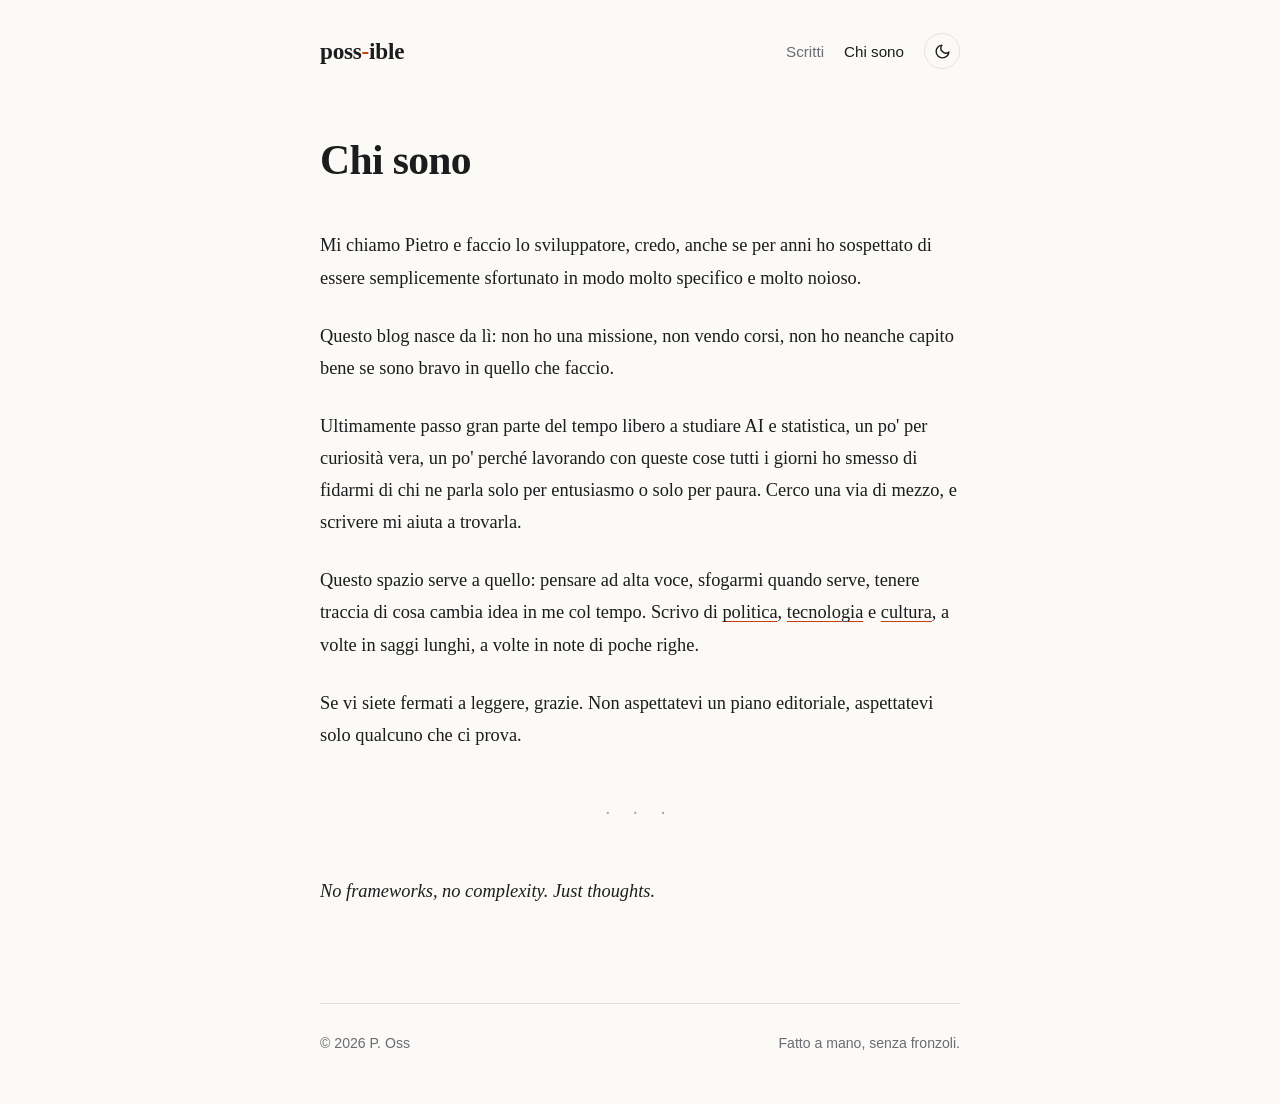
==== chi-sono.html @ ffd4f861 "Poss-ible: nuovo sito da zero Blog statico minimale con tema chiaro/scuro, sezioni Politica, Tecnolo" ====
<!doctype html>
<html lang="it">
<head>
  <meta charset="utf-8">
  <meta name="viewport" content="width=device-width, initial-scale=1">
  <title>Chi sono · Poss-ible</title>
  <meta name="description" content="Chi c'è dietro Poss-ible.">
  <link rel="icon" href="data:image/svg+xml,<svg xmlns='http://www.w3.org/2000/svg' viewBox='0 0 100 100'><text y='.9em' font-size='90' font-family='Georgia'>p</text></svg>">
  <script src="theme.js"></script>
  <link rel="stylesheet" href="style.css">
</head>
<body>
  <div class="wrap">

    <header class="site-header">
      <a class="logo" href="index.html">poss<span class="dash">-</span>ible</a>
      <nav class="nav">
        <a href="index.html">Scritti</a>
        <a href="chi-sono.html" aria-current="page">Chi sono</a>
        <button class="theme-toggle" type="button" aria-label="Cambia tema">
          <svg class="moon" viewBox="0 0 24 24" fill="none" stroke="currentColor" stroke-width="2" stroke-linecap="round" stroke-linejoin="round"><path d="M21 12.8A9 9 0 1 1 11.2 3a7 7 0 0 0 9.8 9.8z"/></svg>
          <svg class="sun" viewBox="0 0 24 24" fill="none" stroke="currentColor" stroke-width="2" stroke-linecap="round" stroke-linejoin="round"><circle cx="12" cy="12" r="4"/><path d="M12 2v2M12 20v2M4.9 4.9l1.4 1.4M17.7 17.7l1.4 1.4M2 12h2M20 12h2M4.9 19.1l1.4-1.4M17.7 6.3l1.4-1.4"/></svg>
        </button>
      </nav>
    </header>

    <main>
      <header class="post-header">
        <h1>Chi sono</h1>
      </header>

      <article class="prose">
        <p>Mi chiamo Pietro e faccio lo sviluppatore, credo, anche se per anni ho sospettato di essere semplicemente sfortunato in modo molto specifico e molto noioso.</p>

        <p>Questo blog nasce da lì: non ho una missione, non vendo corsi, non ho neanche capito bene se sono bravo in quello che faccio.</p>

        <p>Ultimamente passo gran parte del tempo libero a studiare AI e statistica, un po' per curiosità vera, un po' perché lavorando con queste cose tutti i giorni ho smesso di fidarmi di chi ne parla solo per entusiasmo o solo per paura. Cerco una via di mezzo, e scrivere mi aiuta a trovarla.</p>

        <p>Questo spazio serve a quello: pensare ad alta voce, sfogarmi quando serve, tenere traccia di cosa cambia idea in me col tempo. Scrivo di <a href="index.html#politica">politica</a>, <a href="index.html#tecnologia">tecnologia</a> e <a href="index.html#cultura">cultura</a>, a volte in saggi lunghi, a volte in note di poche righe.</p>

        <p>Se vi siete fermati a leggere, grazie. Non aspettatevi un piano editoriale, aspettatevi solo qualcuno che ci prova.</p>

        <!-- Se vuoi farti scrivere, togli il commento qui sotto e metti la tua email:
        <p>Per rispondermi: <a href="mailto:tuaemail@esempio.it">tuaemail@esempio.it</a></p>
        -->

        <hr>
        <p><em>No frameworks, no complexity. Just thoughts.</em></p>
      </article>
    </main>

    <footer class="site-footer">
      <span>© <span data-year>2026</span> P. Oss</span>
      <span>Fatto a mano, senza fronzoli.</span>
    </footer>

  </div>
</body>
</html>
---- style.css ----
/* ===== Poss-ible — stile minimale ===== */

:root {
  --bg: #fbfaf7;
  --text: #1c1c1e;
  --muted: #6b6b72;
  --faint: #a3a29c;
  --accent: #c2410c;
  --border: #e6e3dc;
  --surface: #f3f1ec;

  /* Colori delle sezioni */
  --politica: #b42318;
  --tecnologia: #1d4ed8;
  --cultura: #15803d;

  --max: 680px;
  --sans: -apple-system, BlinkMacSystemFont, "Segoe UI", Inter, Roboto, sans-serif;
  --serif: "Iowan Old Style", "Palatino Linotype", Palatino, Georgia, serif;
  --mono: ui-monospace, "SF Mono", Menlo, Consolas, monospace;
}

/* Tema scuro: segue il sistema, a meno che l'utente non abbia scelto "light" */
@media (prefers-color-scheme: dark) {
  :root:not([data-theme="light"]) {
    --bg: #111113;
    --text: #e8e6e1;
    --muted: #9b9ba3;
    --faint: #5c5c63;
    --accent: #fb923c;
    --border: #26262b;
    --surface: #19191c;
    --politica: #f87171;
    --tecnologia: #60a5fa;
    --cultura: #4ade80;
  }
}
:root[data-theme="dark"] {
  --bg: #111113;
  --text: #e8e6e1;
  --muted: #9b9ba3;
  --faint: #5c5c63;
  --accent: #fb923c;
  --border: #26262b;
  --surface: #19191c;
  --politica: #f87171;
  --tecnologia: #60a5fa;
  --cultura: #4ade80;
}

*, *::before, *::after { box-sizing: border-box; }

html { -webkit-text-size-adjust: 100%; }

body {
  margin: 0;
  background: var(--bg);
  color: var(--text);
  font-family: var(--sans);
  font-size: 17px;
  line-height: 1.65;
  transition: background-color .25s ease, color .25s ease;
}

.wrap {
  max-width: var(--max);
  margin: 0 auto;
  padding: 0 20px;
}

a { color: inherit; text-decoration-color: var(--accent); text-underline-offset: 3px; }
a:hover { color: var(--accent); }

/* ----- Header ----- */
.site-header {
  display: flex;
  align-items: center;
  justify-content: space-between;
  gap: 16px;
  padding: 32px 0 56px;
}

.logo {
  font-family: var(--serif);
  font-size: 1.45rem;
  font-weight: 600;
  letter-spacing: -.01em;
  text-decoration: none;
}
.logo .dash { color: var(--accent); }
.logo:hover { color: var(--text); }

.nav { display: flex; align-items: center; gap: 20px; font-size: .95rem; }
.nav a { text-decoration: none; color: var(--muted); }
.nav a:hover, .nav a[aria-current="page"] { color: var(--text); }

.theme-toggle {
  display: grid;
  place-items: center;
  width: 36px;
  height: 36px;
  border: 1px solid var(--border);
  border-radius: 50%;
  background: transparent;
  color: var(--text);
  cursor: pointer;
  transition: border-color .2s;
}
.theme-toggle:hover { border-color: var(--accent); }
.theme-toggle svg { width: 17px; height: 17px; }
.theme-toggle .sun { display: none; }
:root[data-theme="dark"] .theme-toggle .sun { display: block; }
:root[data-theme="dark"] .theme-toggle .moon { display: none; }
@media (prefers-color-scheme: dark) {
  :root:not([data-theme="light"]) .theme-toggle .sun { display: block; }
  :root:not([data-theme="light"]) .theme-toggle .moon { display: none; }
}

/* ----- Intro ----- */
.intro { margin-bottom: 48px; }
.intro h1 {
  font-family: var(--serif);
  font-size: clamp(2rem, 6vw, 2.7rem);
  line-height: 1.15;
  font-weight: 600;
  letter-spacing: -.02em;
  margin: 0 0 16px;
}
.intro p { color: var(--muted); font-size: 1.1rem; margin: 0; max-width: 34em; }
.intro p + p { margin-top: .8em; }
.intro .topic { font-weight: 500; text-decoration: none; }
.intro .topic.politica { color: var(--politica); }
.intro .topic.tecnologia { color: var(--tecnologia); }
.intro .topic.cultura { color: var(--cultura); }
.intro .topic:hover { text-decoration: underline; text-decoration-color: currentColor; }

/* ----- Filtri per sezione ----- */
.filters {
  display: flex;
  flex-wrap: wrap;
  gap: 8px;
  margin: 0 0 36px;
  padding: 0;
  list-style: none;
}
.filters button {
  font: inherit;
  font-size: .88rem;
  padding: 5px 14px;
  border: 1px solid var(--border);
  border-radius: 999px;
  background: transparent;
  color: var(--muted);
  cursor: pointer;
  display: inline-flex;
  align-items: center;
  gap: 7px;
  transition: color .15s, border-color .15s, background-color .15s;
}
.filters button:hover { color: var(--text); border-color: var(--muted); }
.filters button[aria-pressed="true"] {
  color: var(--bg);
  background: var(--text);
  border-color: var(--text);
}

/* Pallino colorato della sezione */
.dot {
  width: 7px;
  height: 7px;
  border-radius: 50%;
  background: var(--faint);
  flex: none;
  display: inline-block;
}
.dot.politica { background: var(--politica); }
.dot.tecnologia { background: var(--tecnologia); }
.dot.cultura { background: var(--cultura); }

/* ----- Archivio ----- */
.year {
  font-family: var(--sans);
  font-size: .8rem;
  font-weight: 600;
  letter-spacing: .12em;
  color: var(--faint);
  margin: 0 0 4px;
  font-variant-numeric: tabular-nums;
}
.year-group { margin-bottom: 40px; }
.year-group[hidden] { display: none; }

.posts { list-style: none; margin: 0; padding: 0; }
.posts li { border-top: 1px solid var(--border); }
.posts li[hidden] { display: none; }

.entry {
  display: grid;
  grid-template-columns: 4.5em 1fr;
  gap: 4px 16px;
  padding: 20px 0;
  text-decoration: none;
}
.entry time {
  font-size: .85rem;
  color: var(--muted);
  font-variant-numeric: tabular-nums;
  padding-top: .3em;
  white-space: nowrap;
}
.entry h2 {
  font-family: var(--serif);
  font-size: 1.3rem;
  line-height: 1.3;
  font-weight: 600;
  margin: 0 0 4px;
  transition: color .15s;
}
a.entry:hover h2 { color: var(--accent); }
.entry .summary { margin: 0 0 8px; color: var(--muted); font-size: .98rem; }
.entry .meta {
  display: flex;
  align-items: center;
  gap: 7px;
  font-size: .8rem;
  color: var(--faint);
}

/* Note brevi: niente link, il testo si legge direttamente in lista */
.entry.note .text {
  font-family: var(--serif);
  font-size: 1.08rem;
  line-height: 1.6;
  margin: 0 0 8px;
}
.entry.note .text p { margin: 0 0 .6em; }
.entry.note .text p:last-child { margin: 0; }

/* ----- Articolo ----- */
.post-header { margin-bottom: 44px; }
.post-header .meta {
  display: flex;
  flex-wrap: wrap;
  align-items: center;
  gap: 8px;
  font-size: .9rem;
  color: var(--muted);
}
.post-header .meta a { text-decoration: none; }
.post-header .meta a:hover { color: var(--text); }
.post-header .sep { color: var(--faint); }
.post-header h1 {
  font-family: var(--serif);
  font-size: clamp(1.9rem, 5.5vw, 2.6rem);
  line-height: 1.18;
  font-weight: 600;
  letter-spacing: -.015em;
  margin: 10px 0 0;
}
.post-header .dek {
  font-family: var(--serif);
  font-size: 1.2rem;
  color: var(--muted);
  margin: 14px 0 0;
  line-height: 1.5;
}

.prose { font-family: var(--serif); font-size: 1.15rem; line-height: 1.75; }
.prose p { margin: 0 0 1.4em; }
.prose h2 { font-family: var(--sans); font-size: 1.25rem; margin: 2em 0 .6em; }
.prose h3 { font-family: var(--sans); font-size: 1.05rem; margin: 1.6em 0 .5em; }
.prose blockquote {
  margin: 1.8em 0;
  padding-left: 20px;
  border-left: 3px solid var(--accent);
  color: var(--muted);
  font-style: italic;
}
.prose code {
  font-family: var(--mono);
  font-size: .85em;
  background: var(--surface);
  padding: 2px 6px;
  border-radius: 4px;
}
.prose pre {
  background: var(--surface);
  padding: 16px;
  border-radius: 8px;
  overflow-x: auto;
  font-size: .9rem;
}
.prose pre code { background: none; padding: 0; }
.prose img { max-width: 100%; height: auto; border-radius: 6px; }
.prose figure { margin: 2em 0; }
.prose figcaption { font-family: var(--sans); font-size: .85rem; color: var(--muted); margin-top: 8px; }
.prose hr { border: 0; text-align: center; margin: 2.5em 0; }
.prose hr::after { content: "· · ·"; color: var(--faint); letter-spacing: .5em; }
.prose ul, .prose ol { padding-left: 1.3em; margin: 0 0 1.4em; }
.prose li { margin-bottom: .3em; }

/* Note a piè di pagina */
.prose sup a { text-decoration: none; color: var(--accent); font-family: var(--sans); font-size: .75em; padding: 0 1px; }
.footnotes {
  margin-top: 3em;
  padding-top: 1.5em;
  border-top: 1px solid var(--border);
  font-family: var(--sans);
  font-size: .9rem;
  color: var(--muted);
}
.footnotes ol { padding-left: 1.2em; }
.footnotes a { color: var(--muted); }

.post-end {
  margin-top: 56px;
  padding-top: 24px;
  border-top: 1px solid var(--border);
  display: flex;
  justify-content: space-between;
  flex-wrap: wrap;
  gap: 12px;
  font-size: .95rem;
}
.post-end a { color: var(--muted); text-decoration: none; }
.post-end a:hover { color: var(--accent); }

/* ----- Footer ----- */
.site-footer {
  margin-top: 96px;
  padding: 28px 0 48px;
  border-top: 1px solid var(--border);
  font-size: .88rem;
  color: var(--muted);
  display: flex;
  justify-content: space-between;
  flex-wrap: wrap;
  gap: 8px;
}
.site-footer a { color: var(--muted); text-decoration: none; }
.site-footer a:hover { color: var(--accent); }

.empty { color: var(--muted); font-style: italic; }

::selection { background: var(--accent); color: var(--bg); }

:focus-visible { outline: 2px solid var(--accent); outline-offset: 3px; border-radius: 4px; }

@media (max-width: 480px) {
  .site-header { padding: 24px 0 40px; }
  .nav { gap: 14px; }
  .entry { grid-template-columns: 1fr; gap: 2px; }
  .entry time { padding-top: 0; }
}
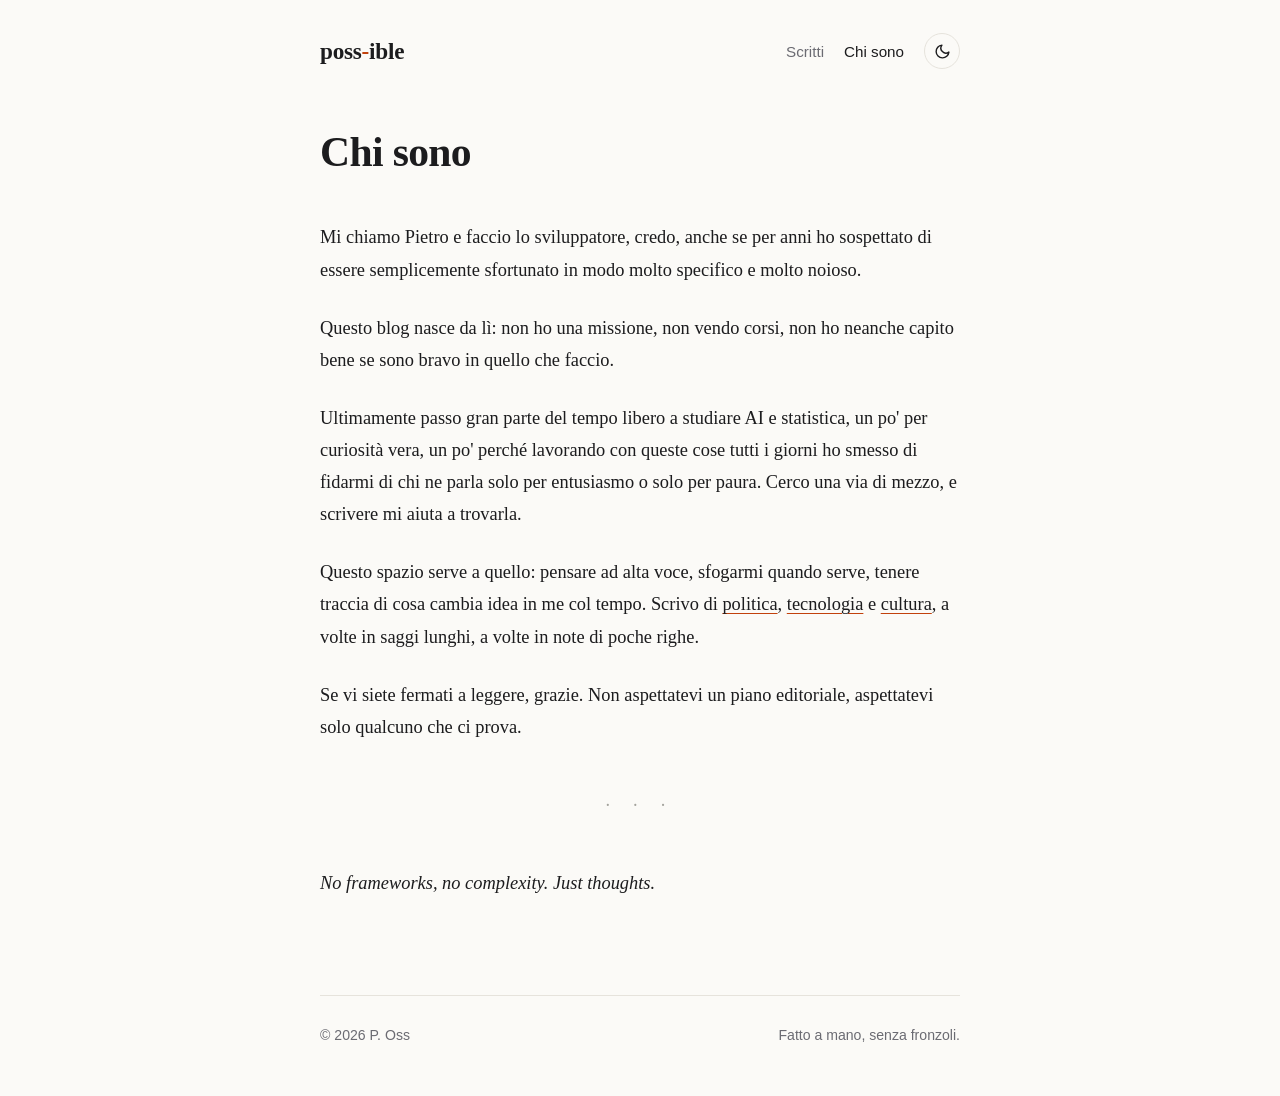
==== commit e45f884b: "Header sticky, barra di lettura sopra l'header, versioni dei file per evitare la cache Co-Authored-B" ====
--- a/chi-sono.html
+++ b/chi-sono.html
@@ -6,8 +6,8 @@
   <title>Chi sono · Poss-ible</title>
   <meta name="description" content="Chi c'è dietro Poss-ible.">
   <link rel="icon" href="data:image/svg+xml,<svg xmlns='http://www.w3.org/2000/svg' viewBox='0 0 100 100'><text y='.9em' font-size='90' font-family='Georgia'>p</text></svg>">
-  <script src="theme.js"></script>
-  <link rel="stylesheet" href="style.css">
+  <script src="theme.js?v=2"></script>
+  <link rel="stylesheet" href="style.css?v=2">
 </head>
 <body>
   <div class="wrap">
--- a/style.css
+++ b/style.css
@@ -77,7 +77,24 @@
   align-items: center;
   justify-content: space-between;
   gap: 16px;
-  padding: 32px 0 56px;
+  padding: 18px 0;
+  margin: 14px 0 40px;
+
+  /* Sticky: resta in alto mentre scorri */
+  position: sticky;
+  top: 0;
+  z-index: 50;
+  background: var(--bg);
+  /* lo sfondo si estende a tutta la larghezza dello schermo */
+  box-shadow: 0 0 0 100vmax var(--bg);
+  clip-path: inset(0 -100vmax);
+  transition: background-color .25s ease, box-shadow .25s ease;
+}
+/* linea sottile sotto l'header quando la pagina è scorsa
+   (fatta con un'ombra: non allarga la pagina) */
+.scrolled .site-header {
+  box-shadow: 0 0 0 100vmax var(--bg), 0 1px 0 100vmax var(--border);
+  clip-path: inset(0 -100vmax -1px);
 }
 
 .logo {
@@ -325,6 +342,20 @@
 .post-end a { color: var(--muted); text-decoration: none; }
 .post-end a:hover { color: var(--accent); }
 
+/* ----- Barra di avanzamento lettura ----- */
+.progress {
+  position: fixed;
+  top: 0;
+  left: 0;
+  right: 0;
+  height: 3px;
+  background: var(--accent);
+  transform: scaleX(0);
+  transform-origin: 0 50%;
+  z-index: 1000;
+  pointer-events: none;
+}
+
 /* ----- Footer ----- */
 .site-footer {
   margin-top: 96px;
@@ -347,7 +378,7 @@
 :focus-visible { outline: 2px solid var(--accent); outline-offset: 3px; border-radius: 4px; }
 
 @media (max-width: 480px) {
-  .site-header { padding: 24px 0 40px; }
+  .site-header { padding: 14px 0; margin: 8px 0 32px; }
   .nav { gap: 14px; }
   .entry { grid-template-columns: 1fr; gap: 2px; }
   .entry time { padding-top: 0; }
